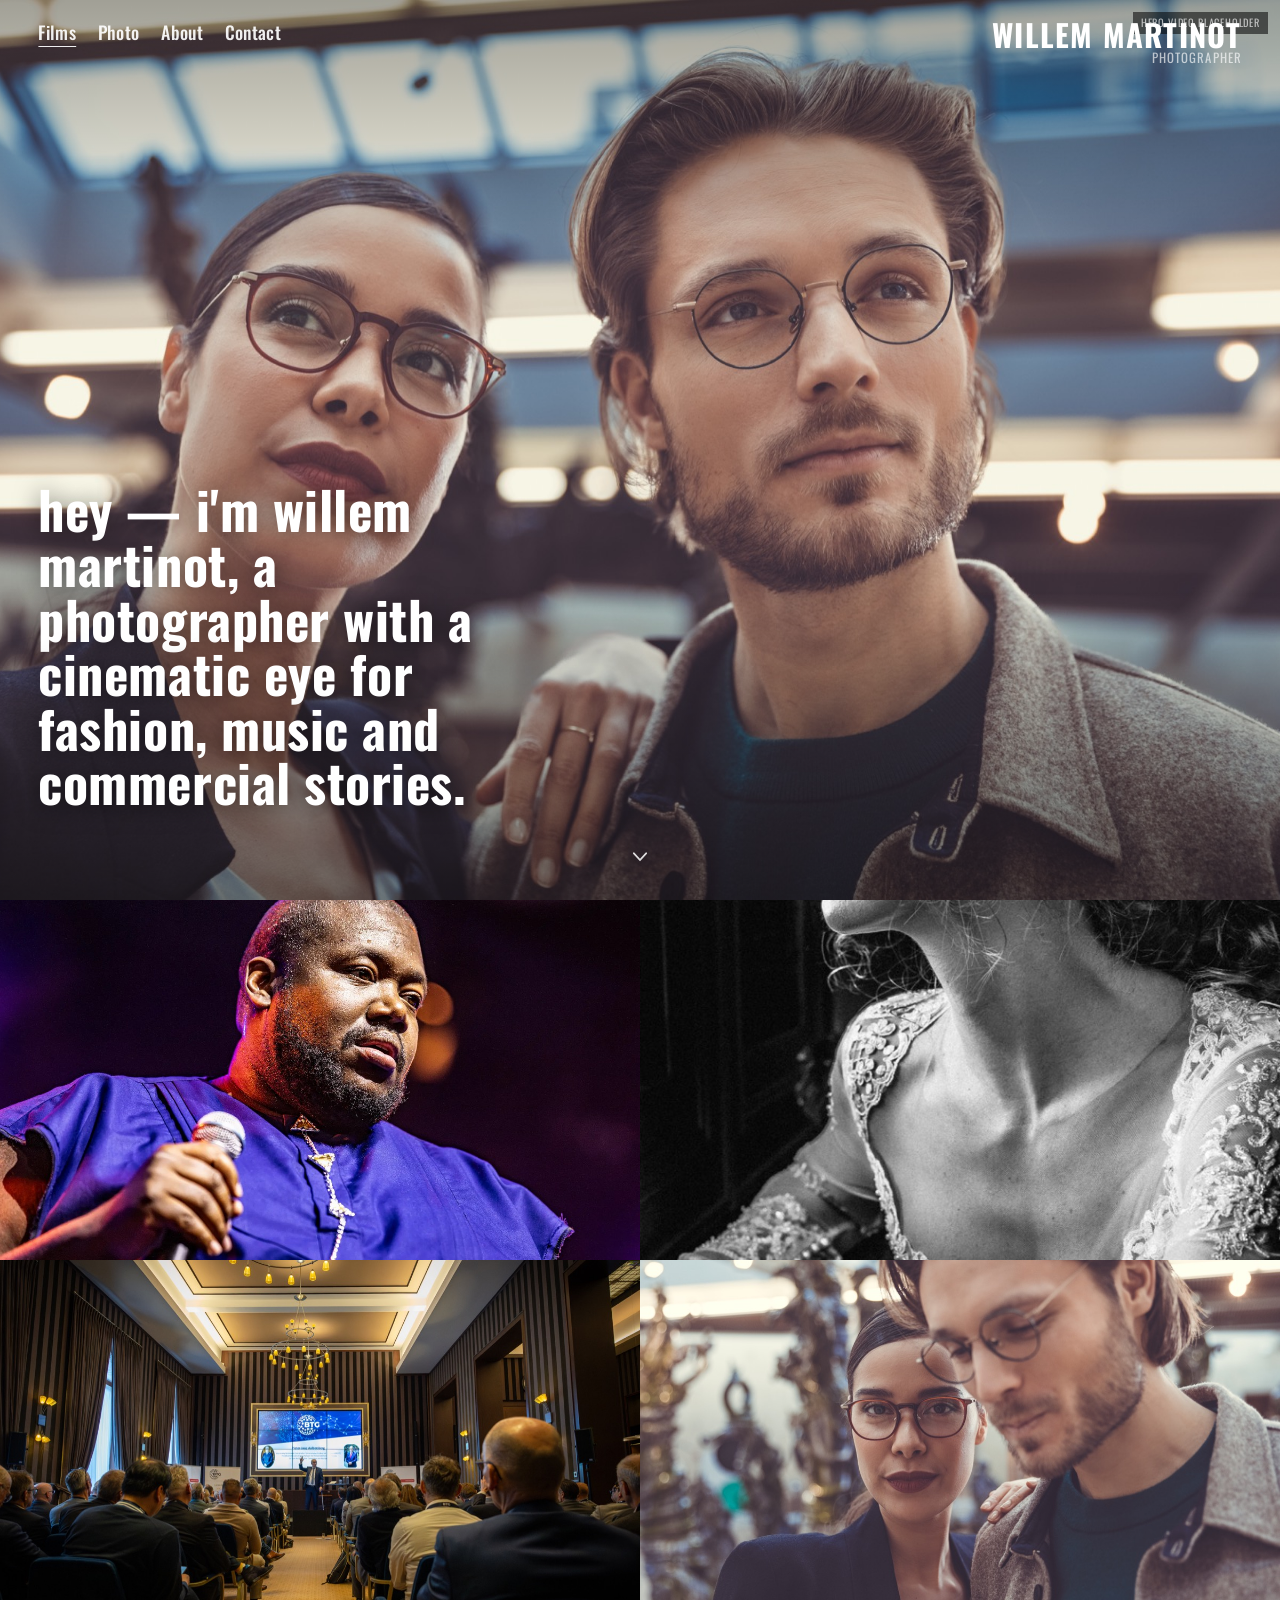
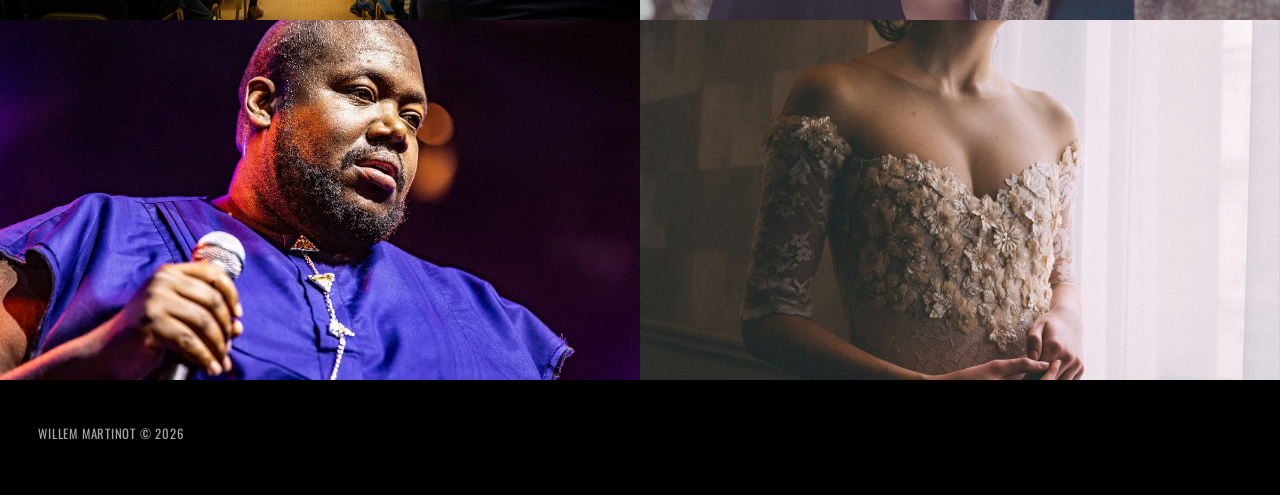
==== index.html @ 23cb96c8 "Add English cinematic portfolio site for willemmartinot.com. Tina & Flo–inspired hero, films grid, p" ====
<!DOCTYPE html>
<html lang="en">
<head>
  <meta charset="UTF-8">
  <meta name="viewport" content="width=device-width, initial-scale=1.0">
  <title>Willem Martinot | Photographer</title>
  <meta name="description" content="Willem Martinot — cinematic photography and film for international clients. Fashion, concerts, portraits and commercial work.">
  <link rel="canonical" href="https://www.willemmartinot.com/">
  <meta property="og:title" content="Willem Martinot | Photographer">
  <meta property="og:description" content="Cinematic photography and film for international clients.">
  <meta property="og:type" content="website">
  <meta property="og:url" content="https://www.willemmartinot.com/">
  <meta property="og:image" content="/media/hero/poster.jpg">
  <link rel="stylesheet" href="/css/main.css">
</head>
<body>
  <header class="site-header" data-site-header></header>

  <section class="hero" aria-label="Showreel">
    <div class="hero__media">
      <img src="/media/hero/poster.jpg" alt="" width="1920" height="1080" fetchpriority="high">
      <!-- Replace src with final reel MP4 when ready -->
      <video muted loop playsinline preload="metadata" poster="/media/hero/poster.jpg" aria-hidden="true">
        <source src="/media/hero/reel.mp4" type="video/mp4">
      </video>
      <span class="placeholder-note">Hero video placeholder</span>
    </div>
    <div class="hero__scrim" aria-hidden="true"></div>
    <div class="hero__copy">
      <p>hey — I'm Willem Martinot, a photographer with a cinematic eye for fashion, music and commercial stories.</p>
    </div>
    <button class="hero-scroll" type="button" data-scroll-to="#films" aria-label="Scroll to films">
      <svg viewBox="0 0 32 32" aria-hidden="true">
        <path d="M9.5 12L16 19l6.5-7H24v1.5L16 22 8 13.5V12h1.5z" fill="white"/>
      </svg>
    </button>
  </section>

  <section class="films" id="films" aria-label="Films">
    <div class="films-grid">
      <a class="film-tile" href="/films/north-sea-jazz/">
        <img class="film-tile__poster" src="/media/films/north-sea-jazz/poster.jpg" alt="North Sea Jazz" width="1920" height="1080" loading="lazy">
        <video class="film-tile__video" muted loop playsinline preload="none" aria-hidden="true">
          <source src="/media/films/north-sea-jazz/preview.mp4" type="video/mp4">
        </video>
        <div class="film-tile__overlay">
          <h2 class="film-tile__title">North Sea Jazz</h2>
        </div>
      </a>
      <a class="film-tile" href="/films/olvis-lace/">
        <img class="film-tile__poster" src="/media/films/olvis-lace/poster.jpg" alt="Olvi's Lace" width="1920" height="1080" loading="lazy">
        <video class="film-tile__video" muted loop playsinline preload="none" aria-hidden="true">
          <source src="/media/films/olvis-lace/preview.mp4" type="video/mp4">
        </video>
        <div class="film-tile__overlay">
          <h2 class="film-tile__title">Olvi’s Lace</h2>
        </div>
      </a>
      <a class="film-tile" href="/films/corporate-reel/">
        <img class="film-tile__poster" src="/media/films/corporate-reel/poster.jpg" alt="Corporate Reel" width="1920" height="1080" loading="lazy">
        <video class="film-tile__video" muted loop playsinline preload="none" aria-hidden="true">
          <source src="/media/films/corporate-reel/preview.mp4" type="video/mp4">
        </video>
        <div class="film-tile__overlay">
          <h2 class="film-tile__title">Corporate Reel</h2>
        </div>
      </a>
      <a class="film-tile" href="/films/fashion-editorial/">
        <img class="film-tile__poster" src="/media/films/fashion-editorial/poster.jpg" alt="Fashion Editorial" width="1920" height="1080" loading="lazy">
        <video class="film-tile__video" muted loop playsinline preload="none" aria-hidden="true">
          <source src="/media/films/fashion-editorial/preview.mp4" type="video/mp4">
        </video>
        <div class="film-tile__overlay">
          <h2 class="film-tile__title">Fashion Editorial</h2>
        </div>
      </a>
      <a class="film-tile" href="/films/concert-night/">
        <img class="film-tile__poster" src="/media/films/concert-night/poster.jpg" alt="Concert Night" width="1920" height="1080" loading="lazy">
        <video class="film-tile__video" muted loop playsinline preload="none" aria-hidden="true">
          <source src="/media/films/concert-night/preview.mp4" type="video/mp4">
        </video>
        <div class="film-tile__overlay">
          <h2 class="film-tile__title">Concert Night</h2>
        </div>
      </a>
      <a class="film-tile" href="/films/portrait-series/">
        <img class="film-tile__poster" src="/media/films/portrait-series/poster.jpg" alt="Portrait Series" width="1920" height="1080" loading="lazy">
        <video class="film-tile__video" muted loop playsinline preload="none" aria-hidden="true">
          <source src="/media/films/portrait-series/preview.mp4" type="video/mp4">
        </video>
        <div class="film-tile__overlay">
          <h2 class="film-tile__title">Portrait Series</h2>
        </div>
      </a>
    </div>
  </section>

  <footer class="site-footer">
    <p>Willem Martinot © <span data-year></span></p>
  </footer>

  <script src="/js/main.js"></script>
  <script>document.querySelector("[data-year]").textContent = new Date().getFullYear();</script>
</body>
</html>
---- css/main.css ----
@font-face {
  font-family: "Oswald";
  src: url("/fonts/oswald/Oswald-VariableFont_wght.ttf") format("truetype");
  font-weight: 200 700;
  font-style: normal;
  font-display: swap;
}

:root {
  --color-bg: #000000;
  --color-text: #ffffff;
  --color-text-muted: rgba(255, 255, 255, 0.65);
  --color-placeholder: #1a1a1a;
  --font-display: "Oswald", "Arial Narrow", sans-serif;
  --header-h: 4.5rem;
  --ease-out: cubic-bezier(0.22, 1, 0.36, 1);
}

*,
*::before,
*::after {
  box-sizing: border-box;
}

html {
  scroll-behavior: smooth;
}

body {
  margin: 0;
  background: var(--color-bg);
  color: var(--color-text);
  font-family: var(--font-display);
  font-weight: 400;
  line-height: 1.35;
  -webkit-font-smoothing: antialiased;
  text-rendering: optimizeLegibility;
}

img,
video {
  max-width: 100%;
  display: block;
}

a {
  color: inherit;
  text-decoration: none;
}

button {
  font: inherit;
  color: inherit;
  background: none;
  border: none;
  cursor: pointer;
  padding: 0;
}

/* --- Header --- */
.site-header {
  position: fixed;
  inset: 0 0 auto;
  z-index: 100;
  display: flex;
  align-items: flex-start;
  justify-content: space-between;
  padding: 1.25rem clamp(1rem, 3vw, 2.5rem);
  pointer-events: none;
}

.site-header a,
.site-header button {
  pointer-events: auto;
}

.nav {
  display: flex;
  flex-wrap: wrap;
  gap: 0.85rem 1.35rem;
  list-style: none;
  margin: 0;
  padding: 0;
}

.nav a {
  font-size: clamp(0.95rem, 1.4vw, 1.15rem);
  font-weight: 500;
  letter-spacing: 0.02em;
  text-transform: capitalize;
  opacity: 0.92;
  transition: opacity 0.25s ease;
}

.nav a:hover {
  opacity: 1;
}

.nav a[aria-current="page"] {
  text-decoration: underline;
  text-underline-offset: 0.35em;
  text-decoration-thickness: 1px;
}

.brand {
  text-align: right;
  line-height: 0.95;
}

.brand__name {
  display: block;
  font-size: clamp(1.35rem, 2.4vw, 2rem);
  font-weight: 700;
  letter-spacing: 0.04em;
  text-transform: uppercase;
}

.brand__title {
  display: block;
  margin-top: 0.2rem;
  font-size: clamp(0.7rem, 1vw, 0.85rem);
  font-weight: 400;
  letter-spacing: 0.08em;
  text-transform: uppercase;
  color: var(--color-text-muted);
}

/* --- Hero --- */
.hero {
  position: relative;
  width: 100vw;
  height: 100vh;
  height: 100dvh;
  overflow: hidden;
  background: var(--color-bg);
}

.hero__media {
  position: absolute;
  inset: 0;
}

.hero__media video,
.hero__media img {
  width: 100%;
  height: 100%;
  object-fit: cover;
}

.hero__media video {
  opacity: 0;
  transition: opacity 0.8s var(--ease-out);
}

.hero__media video.is-ready {
  opacity: 1;
}

.hero__scrim {
  position: absolute;
  inset: 0;
  background:
    linear-gradient(to bottom, rgba(0, 0, 0, 0.35) 0%, transparent 28%),
    linear-gradient(to top, rgba(0, 0, 0, 0.45) 0%, transparent 35%);
  pointer-events: none;
}

.hero__copy {
  position: absolute;
  left: clamp(1rem, 3vw, 2.5rem);
  bottom: clamp(4rem, 10vh, 6.5rem);
  max-width: min(28rem, 88vw);
  opacity: 0;
  transform: translateY(1rem);
  animation: hero-in 0.9s var(--ease-out) 0.25s forwards;
}

.hero__copy p {
  margin: 0;
  font-size: clamp(1.75rem, 4.2vw, 3.25rem);
  font-weight: 700;
  line-height: 1.05;
  letter-spacing: 0.01em;
  text-transform: lowercase;
  text-shadow: 0 2px 24px rgba(0, 0, 0, 0.55);
}

.hero-scroll {
  position: absolute;
  left: 50%;
  bottom: 1.5rem;
  transform: translateX(-50%);
  width: 2.5rem;
  height: 2.5rem;
  display: grid;
  place-items: center;
  opacity: 0.85;
  animation: scroll-pulse 2s ease-in-out infinite;
}

.hero-scroll:hover {
  opacity: 1;
}

.hero-scroll svg {
  width: 1.75rem;
  height: 1.75rem;
}

@keyframes hero-in {
  to {
    opacity: 1;
    transform: translateY(0);
  }
}

@keyframes scroll-pulse {
  0%,
  100% {
    transform: translateX(-50%) translateY(0);
  }
  50% {
    transform: translateX(-50%) translateY(6px);
  }
}

/* --- Films grid --- */
.films {
  width: 100%;
}

.films-grid {
  display: grid;
  grid-template-columns: repeat(2, 1fr);
  gap: 0;
}

.film-tile {
  position: relative;
  display: block;
  aspect-ratio: 16 / 9;
  overflow: hidden;
  background: var(--color-placeholder);
  color: inherit;
}

.film-tile__poster,
.film-tile__video {
  position: absolute;
  inset: 0;
  width: 100%;
  height: 100%;
  object-fit: cover;
}

.film-tile__poster {
  transition: transform 0.7s var(--ease-out);
}

.film-tile__video {
  opacity: 0;
  transition: opacity 0.35s ease;
}

.film-tile__overlay {
  position: absolute;
  inset: 0;
  display: flex;
  align-items: flex-end;
  padding: clamp(1rem, 2.5vw, 1.75rem);
  background: linear-gradient(to top, rgba(0, 0, 0, 0.7) 0%, transparent 55%);
  opacity: 0;
  transition: opacity 0.35s ease;
}

.film-tile__title {
  margin: 0;
  font-size: clamp(1rem, 2vw, 1.5rem);
  font-weight: 600;
  letter-spacing: 0.02em;
  text-transform: uppercase;
}

.film-tile:hover .film-tile__overlay,
.film-tile:focus-visible .film-tile__overlay,
.film-tile.is-previewing .film-tile__overlay {
  opacity: 1;
}

.film-tile:hover .film-tile__poster,
.film-tile:focus-visible .film-tile__poster,
.film-tile.is-previewing .film-tile__poster {
  transform: scale(1.04);
}

.film-tile:hover .film-tile__video,
.film-tile:focus-visible .film-tile__video,
.film-tile.is-previewing .film-tile__video.is-ready {
  opacity: 1;
}

.film-tile:focus-visible {
  outline: 2px solid #fff;
  outline-offset: -2px;
}

/* --- Page shell (inner pages) --- */
.page {
  padding-top: calc(var(--header-h) + 1rem);
  min-height: 100vh;
}

.page--flush {
  padding-top: var(--header-h);
}

.page__inner {
  width: min(52rem, 92vw);
  margin: 0 auto;
  padding: clamp(2rem, 6vh, 4rem) 0 clamp(4rem, 10vh, 6rem);
}

.page__title {
  margin: 0 0 1.5rem;
  font-size: clamp(2.5rem, 7vw, 4.5rem);
  font-weight: 700;
  letter-spacing: 0.02em;
  text-transform: uppercase;
  line-height: 0.95;
}

.page__lead,
.page__body p {
  margin: 0 0 1.1rem;
  font-size: clamp(1.05rem, 2vw, 1.35rem);
  font-weight: 400;
  line-height: 1.45;
  color: var(--color-text-muted);
  max-width: 38rem;
}

.page__body p:last-child {
  margin-bottom: 0;
}

.contact-links {
  display: flex;
  flex-direction: column;
  gap: 0.75rem;
  margin-top: 2rem;
}

.contact-links a {
  font-size: clamp(1.25rem, 3vw, 2rem);
  font-weight: 600;
  letter-spacing: 0.02em;
  text-transform: uppercase;
  width: fit-content;
  border-bottom: 1px solid transparent;
  transition: border-color 0.25s ease, opacity 0.25s ease;
}

.contact-links a:hover {
  border-bottom-color: currentColor;
}

/* --- Photography masonry --- */
.photo-page {
  padding-top: var(--header-h);
}

.fashion-masonry {
  column-count: 3;
  column-gap: 8px;
  width: 100%;
  padding: 0;
}

.fashion-masonry--full {
  max-width: none;
}

.fashion-masonry__item {
  break-inside: avoid;
  margin-bottom: 8px;
  overflow: hidden;
  background: var(--color-placeholder);
}

.fashion-masonry__item img {
  width: 100%;
  height: auto;
  display: block;
  cursor: pointer;
  transition: transform 0.5s var(--ease-out);
}

.fashion-masonry__item:hover img {
  transform: scale(1.02);
}

/* --- Film project --- */
.project-hero {
  position: relative;
  width: 100%;
  aspect-ratio: 16 / 9;
  max-height: 80vh;
  overflow: hidden;
  background: var(--color-placeholder);
}

.project-hero img,
.project-hero video {
  width: 100%;
  height: 100%;
  object-fit: cover;
}

.project-meta {
  width: min(52rem, 92vw);
  margin: 0 auto;
  padding: clamp(2rem, 5vh, 3.5rem) 0 5rem;
}

.project-meta h1 {
  margin: 0 0 0.75rem;
  font-size: clamp(2rem, 5vw, 3.5rem);
  font-weight: 700;
  text-transform: uppercase;
  letter-spacing: 0.02em;
  line-height: 1;
}

.project-meta__credits {
  margin: 0 0 1.5rem;
  font-size: 0.95rem;
  letter-spacing: 0.04em;
  text-transform: uppercase;
  color: var(--color-text-muted);
}

.project-meta p {
  margin: 0 0 1rem;
  font-size: 1.1rem;
  line-height: 1.5;
  color: var(--color-text-muted);
  max-width: 38rem;
}

.back-link {
  display: inline-block;
  margin-bottom: 1.5rem;
  font-size: 0.95rem;
  letter-spacing: 0.06em;
  text-transform: uppercase;
  color: var(--color-text-muted);
  transition: color 0.25s ease;
}

.back-link:hover {
  color: var(--color-text);
}

/* --- Lightbox --- */
.lightbox {
  position: fixed;
  inset: 0;
  z-index: 200;
  display: none;
  align-items: center;
  justify-content: center;
  padding: 1.5rem;
  background: rgba(0, 0, 0, 0.92);
  cursor: zoom-out;
}

.lightbox.active {
  display: flex;
}

.lightbox img {
  max-width: min(96vw, 1600px);
  max-height: 92vh;
  width: auto;
  height: auto;
  object-fit: contain;
}

/* --- Footer --- */
.site-footer {
  padding: 2rem clamp(1rem, 3vw, 2.5rem) 2.5rem;
  font-size: 0.8rem;
  letter-spacing: 0.06em;
  text-transform: uppercase;
  color: var(--color-text-muted);
}

/* --- Placeholder badge --- */
.placeholder-note {
  position: absolute;
  top: 0.75rem;
  right: 0.75rem;
  z-index: 2;
  padding: 0.25rem 0.5rem;
  font-size: 0.65rem;
  letter-spacing: 0.08em;
  text-transform: uppercase;
  background: rgba(0, 0, 0, 0.55);
  color: var(--color-text-muted);
  pointer-events: none;
}

/* --- Responsive --- */
@media (max-width: 900px) {
  .films-grid {
    grid-template-columns: 1fr;
  }

  .fashion-masonry {
    column-count: 2;
  }

  .hero__copy p {
    font-size: clamp(1.5rem, 6vw, 2.25rem);
  }
}

@media (max-width: 600px) {
  .site-header {
    padding: 1rem;
  }

  .nav {
    gap: 0.65rem 1rem;
    max-width: 58%;
  }

  .nav a {
    font-size: 0.9rem;
  }

  .brand__name {
    font-size: 1.1rem;
  }

  .fashion-masonry {
    column-count: 1;
    column-gap: 0;
  }

  .fashion-masonry__item {
    margin-bottom: 4px;
  }
}

@media (prefers-reduced-motion: reduce) {
  html {
    scroll-behavior: auto;
  }

  .hero__copy,
  .hero-scroll,
  .film-tile__overlay,
  .film-tile__video,
  .fashion-masonry__item img {
    animation: none;
    transition: none;
  }

  .hero__copy {
    opacity: 1;
    transform: none;
  }
}
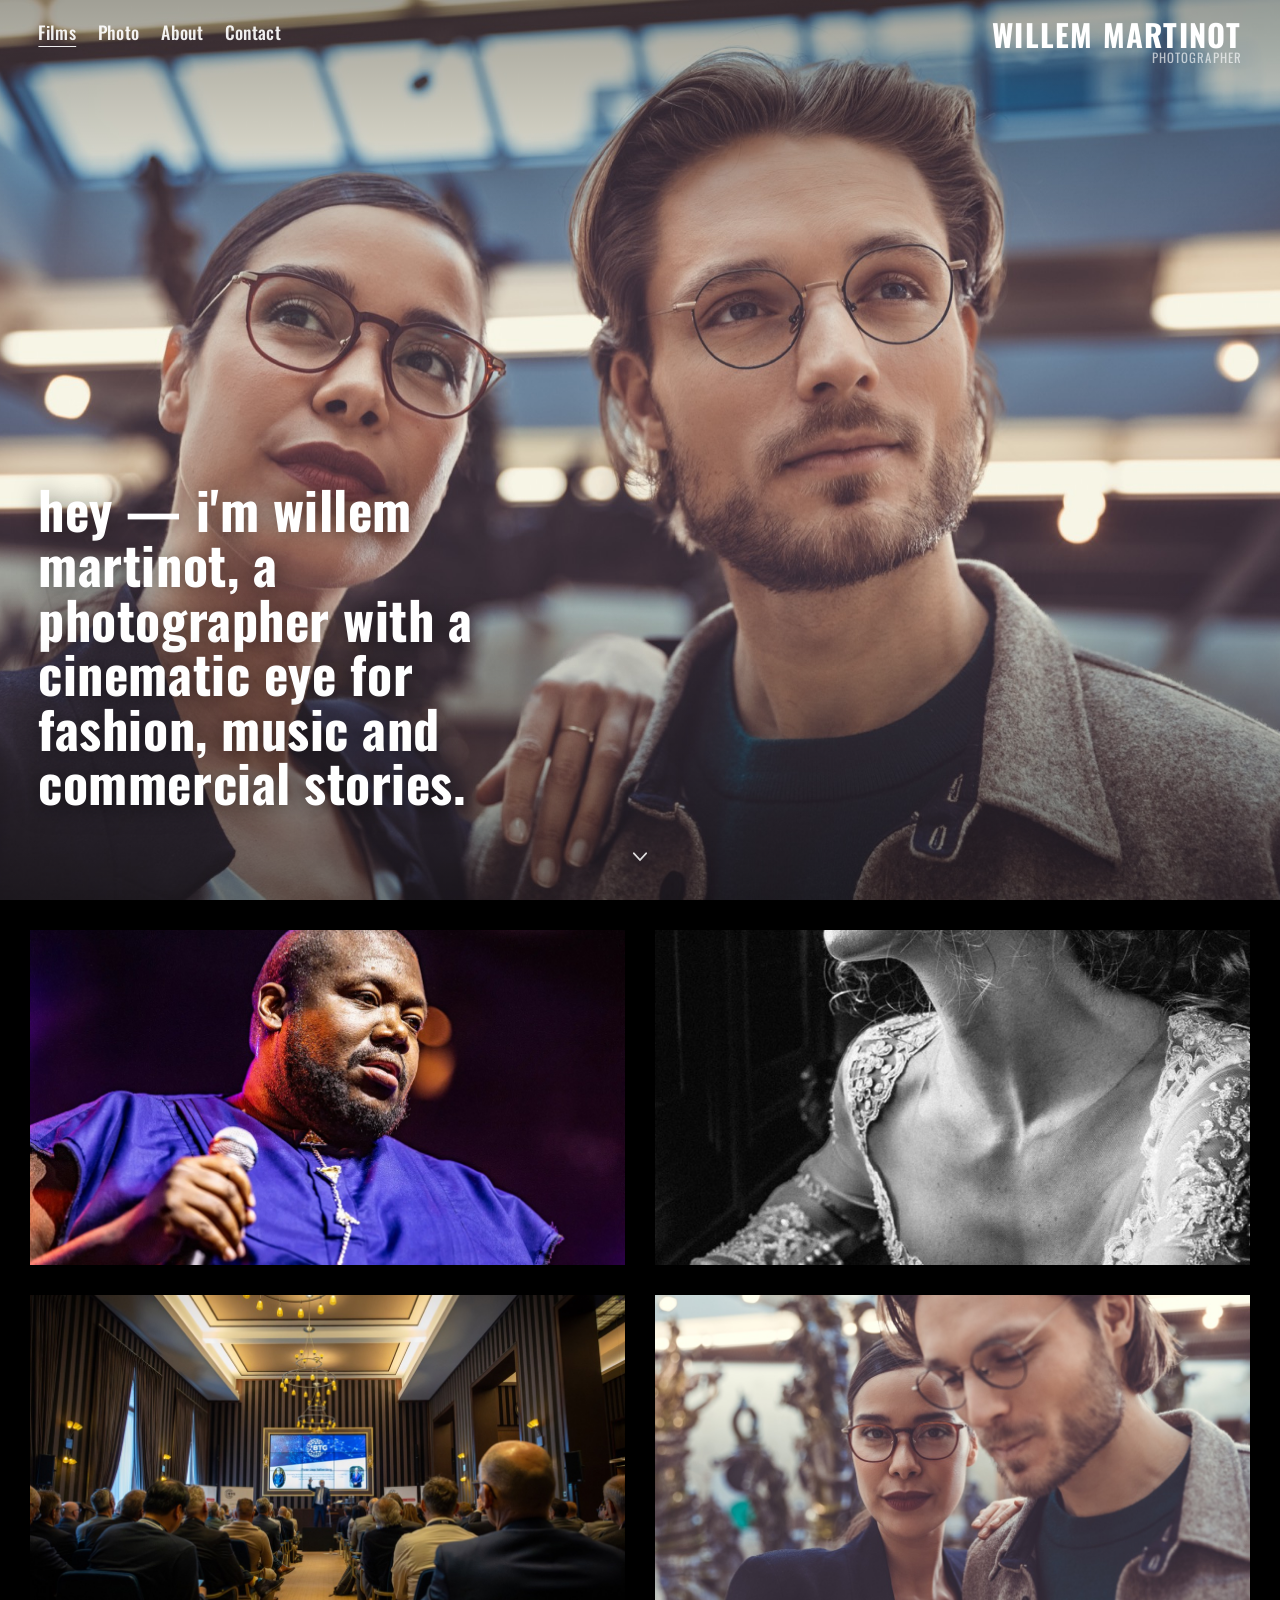
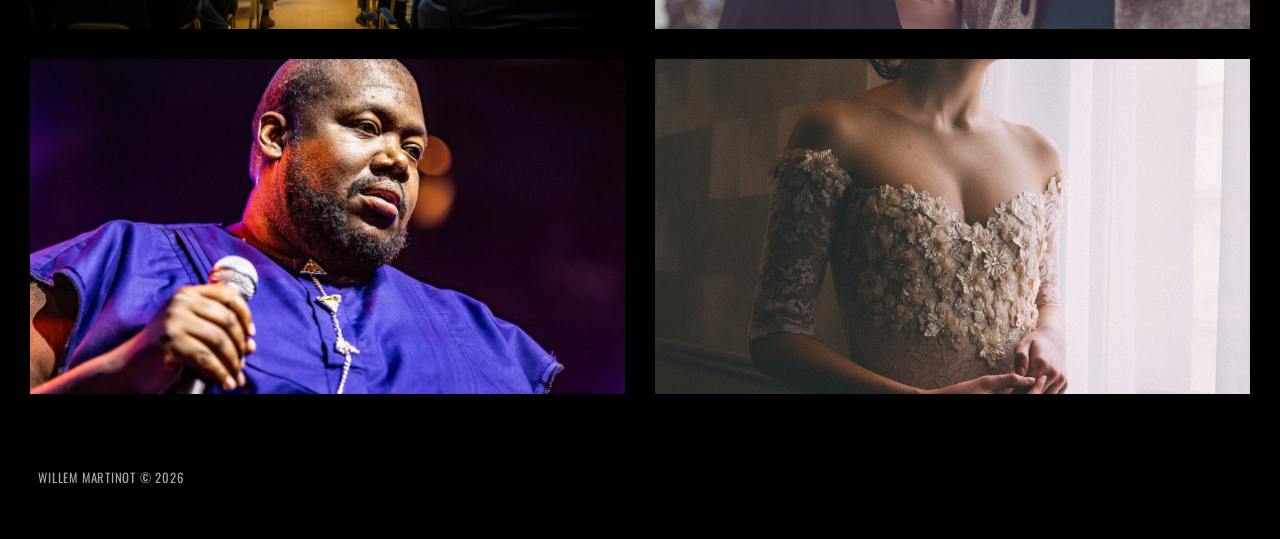
==== commit cb3112fb: "Wire Limestone promo into the hero and fix video stacking over the poster. Co-authored-by: Cursor <c" ====
--- a/index.html
+++ b/index.html
@@ -19,11 +19,9 @@
   <section class="hero" aria-label="Showreel">
     <div class="hero__media">
       <img src="/media/hero/poster.jpg" alt="" width="1920" height="1080" fetchpriority="high">
-      <!-- Replace src with final reel MP4 when ready -->
-      <video muted loop playsinline preload="metadata" poster="/media/hero/poster.jpg" aria-hidden="true">
+      <video muted loop playsinline autoplay preload="auto" poster="/media/hero/poster.jpg" aria-hidden="true">
         <source src="/media/hero/reel.mp4" type="video/mp4">
       </video>
-      <span class="placeholder-note">Hero video placeholder</span>
     </div>
     <div class="hero__scrim" aria-hidden="true"></div>
     <div class="hero__copy">
--- a/css/main.css
+++ b/css/main.css
@@ -142,18 +142,29 @@
 
 .hero__media video,
 .hero__media img {
+  position: absolute;
+  inset: 0;
   width: 100%;
   height: 100%;
   object-fit: cover;
 }
 
+.hero__media img {
+  z-index: 0;
+}
+
 .hero__media video {
+  z-index: 1;
   opacity: 0;
   transition: opacity 0.8s var(--ease-out);
 }
 
 .hero__media video.is-ready {
   opacity: 1;
+}
+
+.hero__media:has(video.is-ready) img {
+  opacity: 0;
 }
 
 .hero__scrim {
@@ -227,12 +238,13 @@
 /* --- Films grid --- */
 .films {
   width: 100%;
+  padding: 30px;
 }
 
 .films-grid {
   display: grid;
   grid-template-columns: repeat(2, 1fr);
-  gap: 0;
+  gap: 30px;
 }
 
 .film-tile {
@@ -341,6 +353,13 @@
 
 .page__body p:last-child {
   margin-bottom: 0;
+}
+
+.about-badge {
+  display: block;
+  width: clamp(5.5rem, 12vw, 7.5rem);
+  height: auto;
+  margin-top: 2rem;
 }
 
 .contact-links {
@@ -512,8 +531,13 @@
 
 /* --- Responsive --- */
 @media (max-width: 900px) {
+  .films {
+    padding: 20px;
+  }
+
   .films-grid {
     grid-template-columns: 1fr;
+    gap: 20px;
   }
 
   .fashion-masonry {
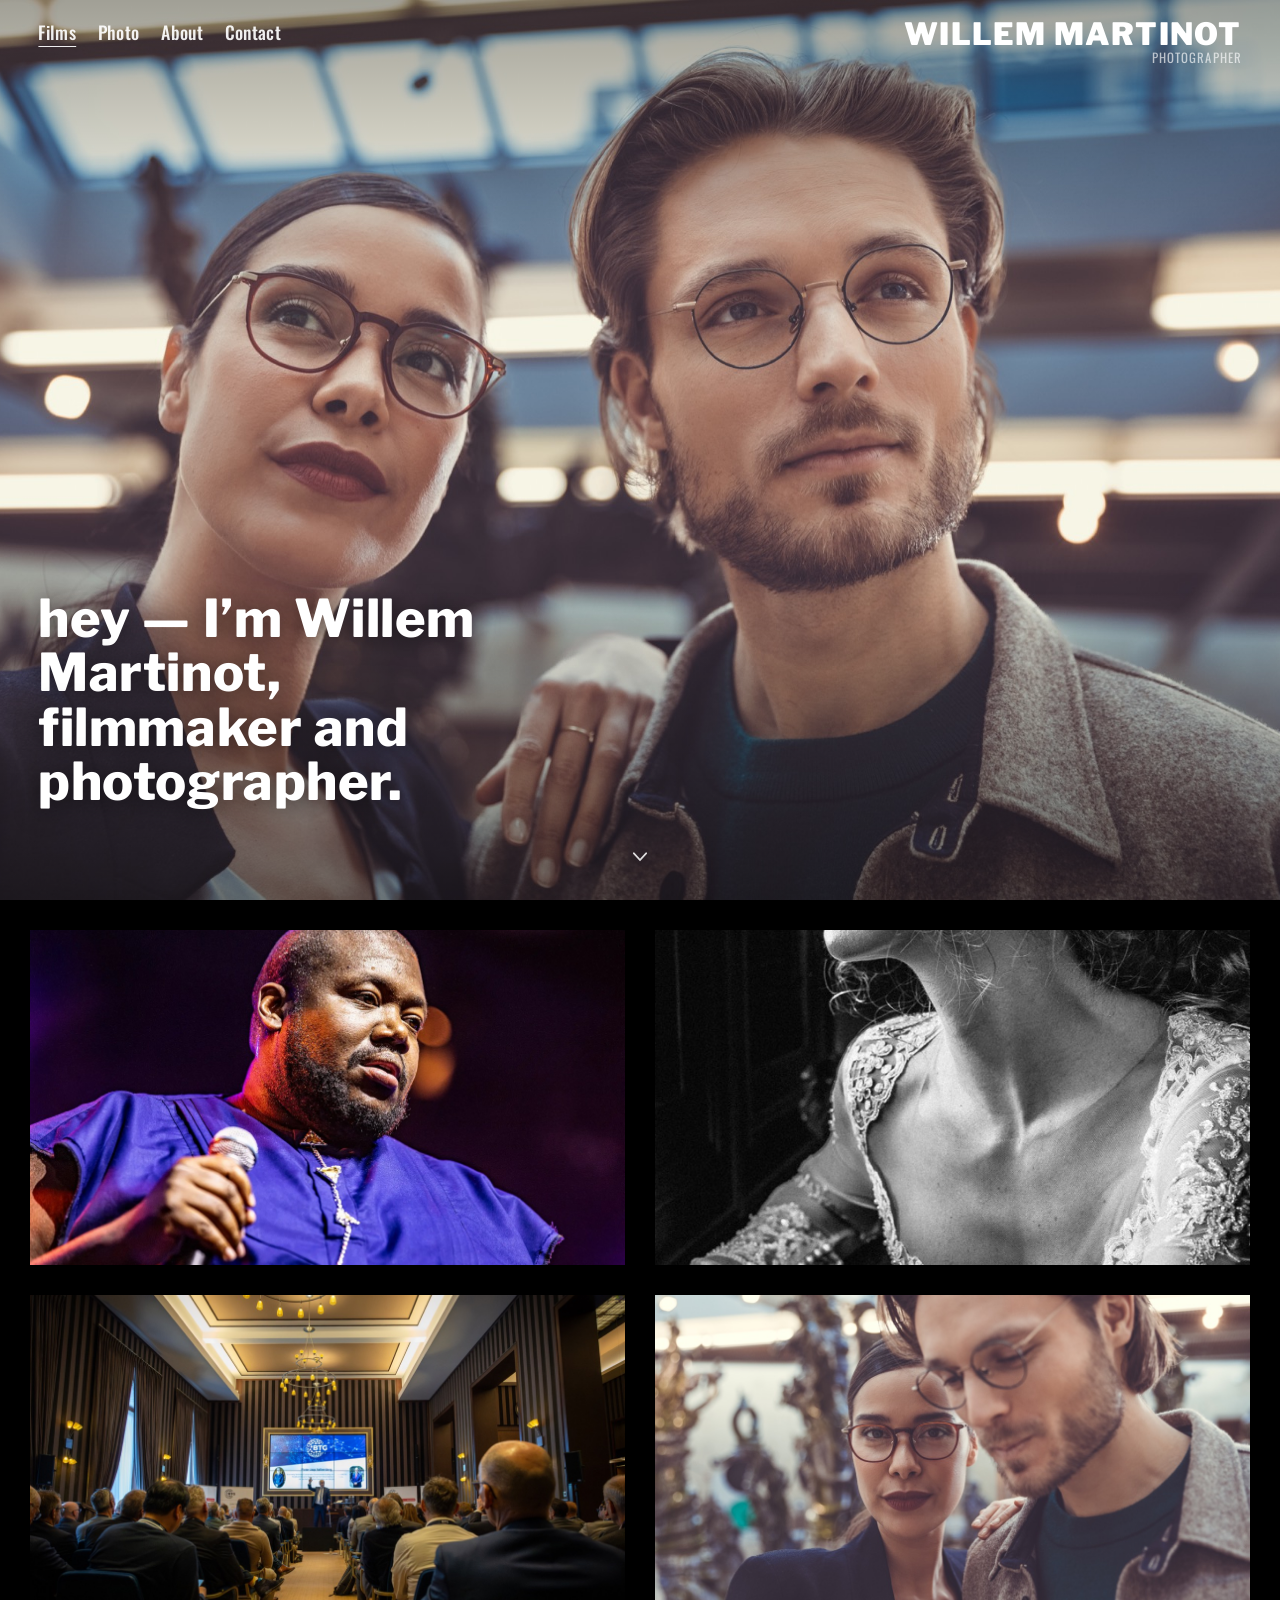
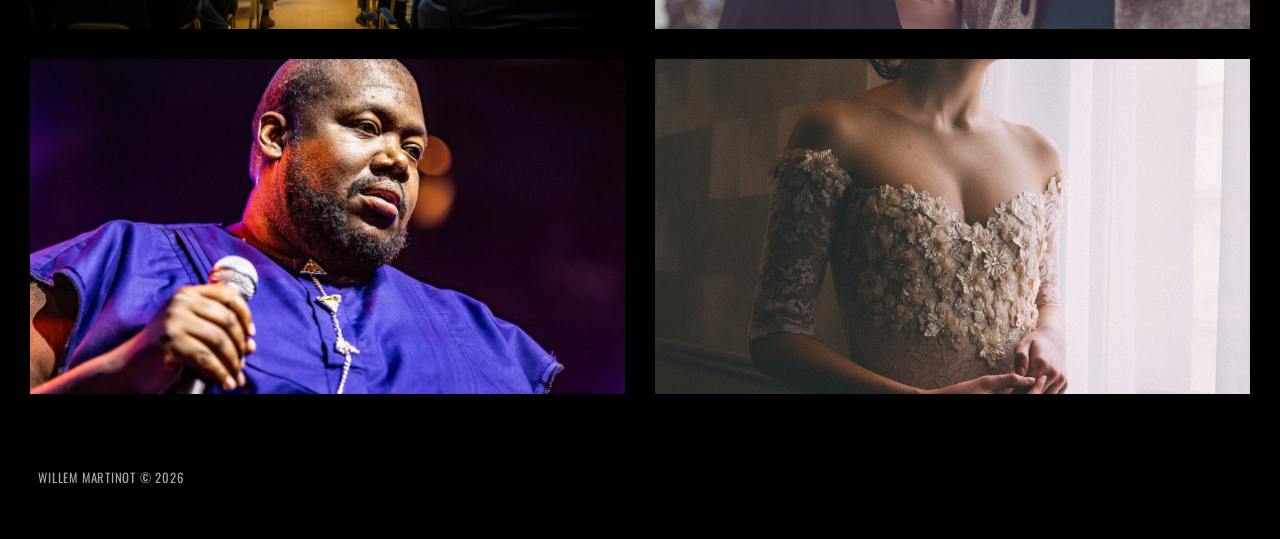
==== commit 42124d38: "Use Libre Franklin for brand and hero copy, and tighten the intro line. Co-authored-by: Cursor <curs" ====
--- a/index.html
+++ b/index.html
@@ -11,7 +11,10 @@
   <meta property="og:type" content="website">
   <meta property="og:url" content="https://www.willemmartinot.com/">
   <meta property="og:image" content="/media/hero/poster.jpg">
-  <link rel="stylesheet" href="/css/main.css">
+  <link rel="preconnect" href="https://fonts.googleapis.com">
+  <link rel="preconnect" href="https://fonts.gstatic.com" crossorigin>
+  <link href="https://fonts.googleapis.com/css2?family=Libre+Franklin:wght@800;900&display=swap" rel="stylesheet">
+  <link rel="stylesheet" href="/css/main.css?v=6">
 </head>
 <body>
   <header class="site-header" data-site-header></header>
@@ -25,7 +28,7 @@
     </div>
     <div class="hero__scrim" aria-hidden="true"></div>
     <div class="hero__copy">
-      <p>hey — I'm Willem Martinot, a photographer with a cinematic eye for fashion, music and commercial stories.</p>
+      <p>hey — I’m Willem Martinot,<br>filmmaker and photographer.</p>
     </div>
     <button class="hero-scroll" type="button" data-scroll-to="#films" aria-label="Scroll to films">
       <svg viewBox="0 0 32 32" aria-hidden="true">
--- a/css/main.css
+++ b/css/main.css
@@ -12,6 +12,7 @@
   --color-text-muted: rgba(255, 255, 255, 0.65);
   --color-placeholder: #1a1a1a;
   --font-display: "Oswald", "Arial Narrow", sans-serif;
+  --font-brand: "Libre Franklin", "Helvetica Neue", sans-serif;
   --header-h: 4.5rem;
   --ease-out: cubic-bezier(0.22, 1, 0.36, 1);
 }
@@ -109,8 +110,9 @@
 
 .brand__name {
   display: block;
+  font-family: var(--font-brand);
   font-size: clamp(1.35rem, 2.4vw, 2rem);
-  font-weight: 700;
+  font-weight: 900;
   letter-spacing: 0.04em;
   text-transform: uppercase;
 }
@@ -138,6 +140,7 @@
 .hero__media {
   position: absolute;
   inset: 0;
+  z-index: 0;
 }
 
 .hero__media video,
@@ -170,6 +173,7 @@
 .hero__scrim {
   position: absolute;
   inset: 0;
+  z-index: 1;
   background:
     linear-gradient(to bottom, rgba(0, 0, 0, 0.35) 0%, transparent 28%),
     linear-gradient(to top, rgba(0, 0, 0, 0.45) 0%, transparent 35%);
@@ -180,6 +184,7 @@
   position: absolute;
   left: clamp(1rem, 3vw, 2.5rem);
   bottom: clamp(4rem, 10vh, 6.5rem);
+  z-index: 2;
   max-width: min(28rem, 88vw);
   opacity: 0;
   transform: translateY(1rem);
@@ -188,11 +193,11 @@
 
 .hero__copy p {
   margin: 0;
+  font-family: var(--font-brand);
   font-size: clamp(1.75rem, 4.2vw, 3.25rem);
-  font-weight: 700;
+  font-weight: 800;
   line-height: 1.05;
   letter-spacing: 0.01em;
-  text-transform: lowercase;
   text-shadow: 0 2px 24px rgba(0, 0, 0, 0.55);
 }
 
@@ -200,6 +205,7 @@
   position: absolute;
   left: 50%;
   bottom: 1.5rem;
+  z-index: 2;
   transform: translateX(-50%);
   width: 2.5rem;
   height: 2.5rem;
